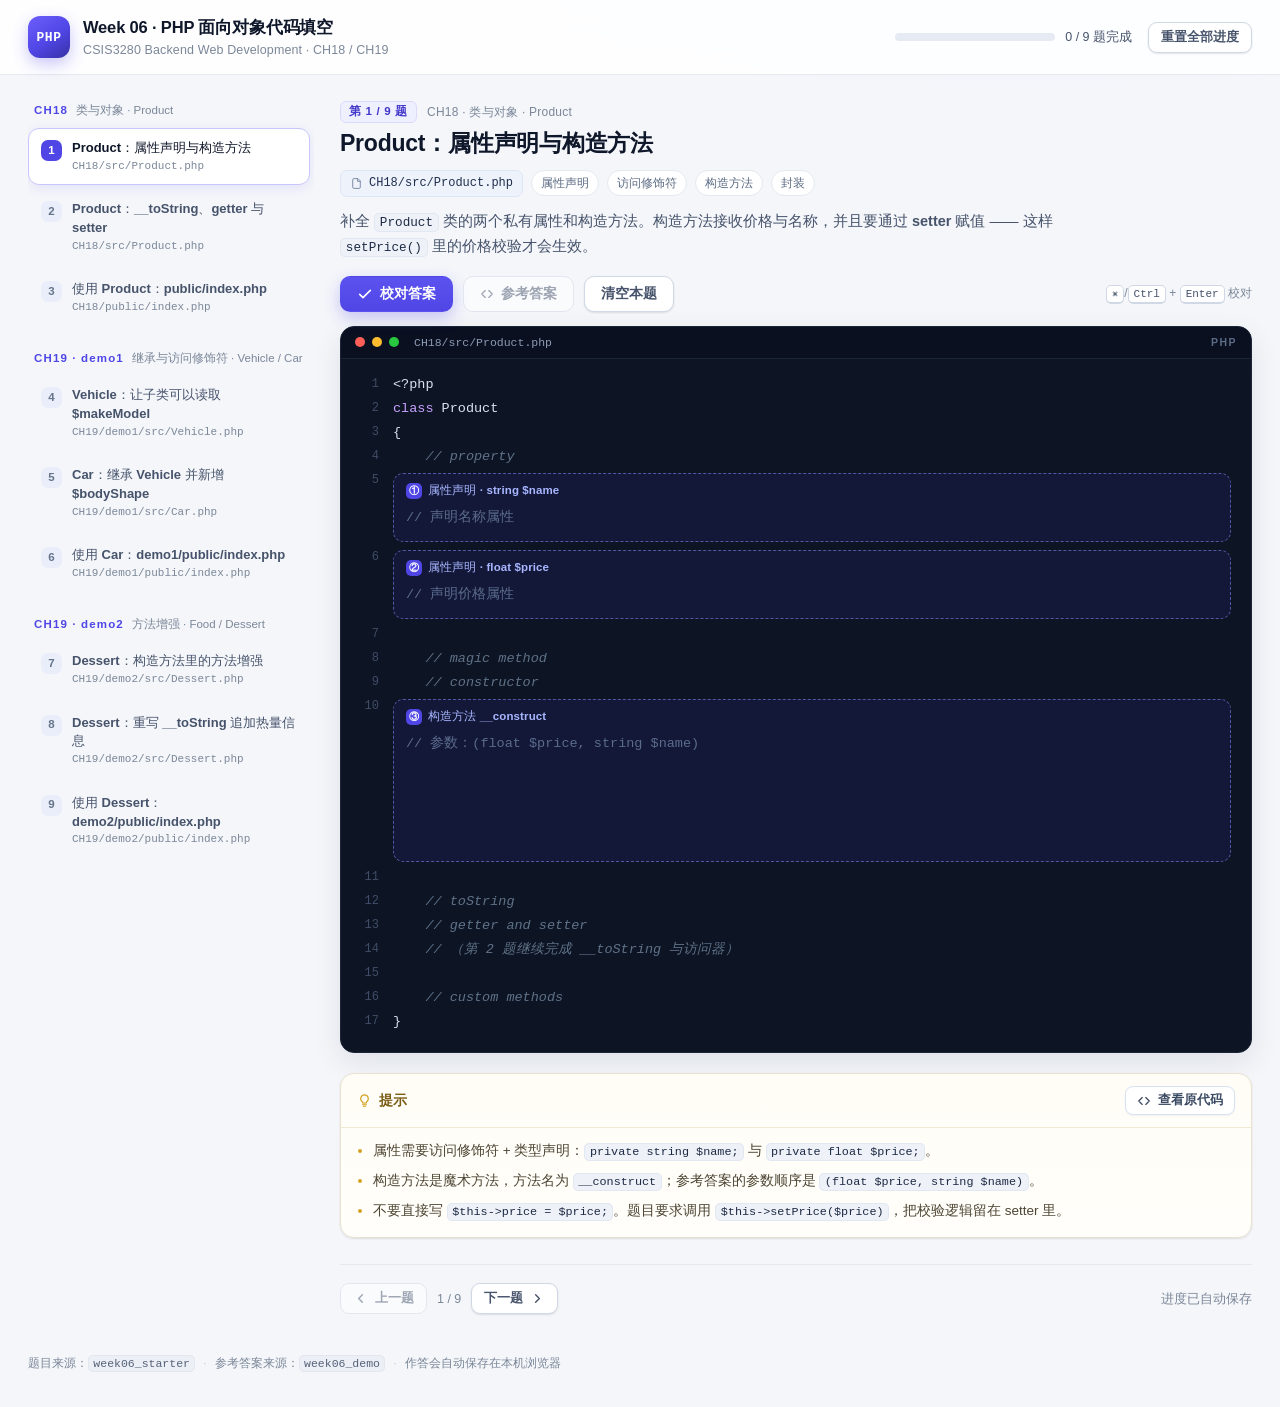
==== index.html @ f224dea5 "feat: Week06 PHP OOP 代码填空练习网页版 - 从 week06_starter 提取 9 处空白代码段（CH18 Product / CH19 Vehicle-Car / Food" ====
<!DOCTYPE html>
<html lang="zh-CN">
<head>
<meta charset="utf-8">
<meta name="viewport" content="width=device-width, initial-scale=1">
<title>Week 06 · PHP 面向对象代码填空 | CSIS3280</title>
<meta name="description" content="CSIS3280 Backend Web Development Week 06 代码填空练习：CH18 Product、CH19 Vehicle/Car、Food/Dessert。">
<link rel="stylesheet" href="assets/style.css">
</head>
<body>

<header class="topbar">
  <div class="brand">
    <div class="brand-mark">PHP</div>
    <div class="brand-text">
      <h1>Week 06 · PHP 面向对象代码填空</h1>
      <p>CSIS3280 Backend Web Development · CH18 / CH19</p>
    </div>
  </div>
  <div class="topbar-right">
    <div class="progress-wrap">
      <div class="progress-track"><div class="progress-fill" id="progressFill"></div></div>
      <span class="progress-label" id="progressLabel">0 / 0 题完成</span>
    </div>
    <button class="btn btn-ghost btn-sm" id="resetAllBtn" type="button">重置全部进度</button>
  </div>
</header>

<main class="shell">
  <aside class="sidebar" id="sidebar" aria-label="题目列表"></aside>
  <section class="workspace" id="workspace"></section>
</main>

<footer class="page-foot">
  <span>题目来源：<code>week06_starter</code></span>
  <span class="dot-sep">·</span>
  <span>参考答案来源：<code>week06_demo</code></span>
  <span class="dot-sep">·</span>
  <span>作答会自动保存在本机浏览器</span>
</footer>

<div class="modal" id="modal" hidden>
  <div class="modal-backdrop" data-close="1"></div>
  <div class="modal-card" role="dialog" aria-modal="true" aria-labelledby="modalTitle">
    <div class="modal-head">
      <div>
        <h2 id="modalTitle">原始代码</h2>
        <p id="modalSub"></p>
      </div>
      <button class="icon-btn" type="button" data-close="1" aria-label="关闭">
        <svg viewBox="0 0 24 24" width="18" height="18" aria-hidden="true"><path d="M6 6l12 12M18 6L6 18" fill="none" stroke="currentColor" stroke-width="2" stroke-linecap="round"/></svg>
      </button>
    </div>
    <div class="modal-tabs" id="modalTabs"></div>
    <div class="modal-body" id="modalBody"></div>
  </div>
</div>

<script src="assets/data.js"></script>
<script src="assets/app.js"></script>
</body>
</html>
---- assets/style.css ----
/* =========================================================================
   CSIS3280 Week 06 · PHP 面向对象代码填空
   ========================================================================= */

:root {
  --bg: #f4f6fa;
  --surface: #ffffff;
  --surface-2: #f8fafc;
  --border: #e4e9f0;
  --border-strong: #cfd8e4;
  --text: #0f172a;
  --text-2: #46536b;
  --text-3: #7b8798;
  --accent: #4f46e5;
  --accent-strong: #4338ca;
  --accent-soft: #eef0ff;
  --ok: #0d9b6c;
  --ok-soft: #e7f8f1;
  --bad: #d92d20;
  --bad-soft: #fdeceb;
  --code-bg: #0d1424;
  --code-bg-2: #0a1020;
  --code-border: #1b2537;
  --code-text: #dbe3f0;
  --radius: 14px;
  --radius-sm: 9px;
  --shadow-sm: 0 1px 2px rgba(15, 23, 42, .06), 0 1px 3px rgba(15, 23, 42, .05);
  --shadow-md: 0 10px 30px rgba(15, 23, 42, .09);
  --mono: "SF Mono", ui-monospace, SFMono-Regular, Menlo, Consolas, "Liberation Mono", monospace;
  --sans: -apple-system, BlinkMacSystemFont, "Segoe UI", "PingFang SC", "Hiragino Sans GB", "Microsoft YaHei", "Helvetica Neue", Arial, sans-serif;
}

* { box-sizing: border-box; }

html { -webkit-text-size-adjust: 100%; }

body {
  margin: 0;
  min-height: 100vh;
  background:
    radial-gradient(1200px 500px at 80% -200px, #e6ecff 0%, rgba(230, 236, 255, 0) 60%),
    var(--bg);
  color: var(--text);
  font-family: var(--sans);
  font-size: 15px;
  line-height: 1.6;
  -webkit-font-smoothing: antialiased;
}

h1, h2, h3 { margin: 0; font-weight: 650; letter-spacing: -.01em; }
p { margin: 0; }
code {
  font-family: var(--mono);
  font-size: .875em;
  background: #eef2f8;
  border: 1px solid #e2e8f2;
  border-radius: 5px;
  padding: .08em .38em;
  color: #1e2a44;
  white-space: nowrap;
}
strong { font-weight: 650; }

/* ------------------------------- 顶栏 ------------------------------- */

.topbar {
  position: sticky;
  top: 0;
  z-index: 40;
  display: flex;
  align-items: center;
  gap: 24px;
  padding: 14px 28px;
  background: rgba(255, 255, 255, .86);
  backdrop-filter: saturate(160%) blur(12px);
  -webkit-backdrop-filter: saturate(160%) blur(12px);
  border-bottom: 1px solid var(--border);
}

.brand { display: flex; align-items: center; gap: 13px; min-width: 0; }
.brand-text { min-width: 0; }

.brand-mark {
  flex: none;
  width: 42px;
  height: 42px;
  border-radius: 12px;
  display: grid;
  place-items: center;
  background: linear-gradient(145deg, #6d5efc, #4f46e5 55%, #3730a3);
  color: #fff;
  font: 700 13px/1 var(--mono);
  letter-spacing: .04em;
  box-shadow: 0 6px 16px rgba(79, 70, 229, .3);
}

.brand-text h1 { font-size: 16.5px; white-space: nowrap; overflow: hidden; text-overflow: ellipsis; }
.brand-text p { font-size: 12.5px; color: var(--text-3); letter-spacing: .01em; }

.topbar-right { margin-left: auto; display: flex; align-items: center; gap: 16px; }

.progress-wrap { display: flex; align-items: center; gap: 10px; }
.progress-track {
  width: 160px;
  height: 8px;
  border-radius: 99px;
  background: #e6ebf3;
  overflow: hidden;
}
.progress-fill {
  height: 100%;
  width: 0;
  border-radius: 99px;
  background: linear-gradient(90deg, #6d5efc, #22c55e);
  transition: width .35s cubic-bezier(.4, 0, .2, 1);
}
.progress-label { font-size: 12.5px; color: var(--text-2); font-variant-numeric: tabular-nums; white-space: nowrap; }

/* ------------------------------- 按钮 ------------------------------- */

.btn {
  appearance: none;
  border: 1px solid transparent;
  border-radius: 10px;
  padding: 9px 16px;
  font: 600 13.5px/1.2 var(--sans);
  cursor: pointer;
  display: inline-flex;
  align-items: center;
  gap: 7px;
  transition: transform .12s ease, background .16s ease, border-color .16s ease, box-shadow .16s ease, color .16s ease;
  white-space: nowrap;
}
.btn:active { transform: translateY(1px); }
.btn svg { flex: none; }

.btn-primary {
  background: linear-gradient(180deg, #5b52f0, #4f46e5);
  color: #fff;
  box-shadow: 0 6px 16px rgba(79, 70, 229, .28);
}
.btn-primary:hover { background: linear-gradient(180deg, #6a61f5, #5148e8); }

.btn-ghost {
  background: #fff;
  border-color: var(--border-strong);
  color: var(--text-2);
  box-shadow: var(--shadow-sm);
}
.btn-ghost:hover { border-color: #a9b6c9; color: var(--text); background: #fbfcfe; }

.btn-sm { padding: 7px 12px; font-size: 12.5px; border-radius: 9px; }

.btn:disabled {
  opacity: .5;
  cursor: not-allowed;
  box-shadow: none;
  transform: none;
}

.btn-mini {
  padding: 6px 11px;
  font-size: 12.5px;
  border-radius: 8px;
  background: #fff;
  border-color: #d8e2f5;
  color: #3b4a63;
  box-shadow: 0 1px 2px rgba(15, 23, 42, .05);
}
.btn-mini:hover { border-color: #8b9ffa; color: var(--accent-strong); background: #f6f8ff; }

.icon-btn {
  appearance: none;
  border: 1px solid var(--border);
  background: #fff;
  border-radius: 9px;
  width: 32px;
  height: 32px;
  display: grid;
  place-items: center;
  color: var(--text-2);
  cursor: pointer;
  transition: background .15s ease, color .15s ease;
}
.icon-btn:hover { background: var(--surface-2); color: var(--text); }

/* ------------------------------- 布局 ------------------------------- */

.shell {
  display: grid;
  grid-template-columns: 286px minmax(0, 1fr);
  gap: 26px;
  max-width: 1440px;
  margin: 0 auto;
  padding: 26px 28px 40px;
  align-items: start;
  min-width: 0;
}

/* ------------------------------- 侧边栏 ------------------------------- */

.sidebar {
  position: sticky;
  top: 90px;
  display: flex;
  flex-direction: column;
  gap: 18px;
  max-height: calc(100vh - 118px);
  overflow-y: auto;
  padding-right: 4px;
  min-width: 0;
}

.chapter-head {
  display: flex;
  align-items: baseline;
  flex-wrap: wrap;
  gap: 4px 8px;
  padding: 0 6px 8px;
}
.chapter-title {
  font: 700 11.5px/1.5 var(--sans);
  letter-spacing: .1em;
  white-space: nowrap;
  color: var(--accent);
}
.chapter-sub { font-size: 11.5px; color: var(--text-3); }

.q-item {
  width: 100%;
  display: flex;
  align-items: flex-start;
  gap: 10px;
  text-align: left;
  padding: 10px 12px;
  margin-bottom: 4px;
  border: 1px solid transparent;
  border-radius: 11px;
  background: transparent;
  cursor: pointer;
  font-family: inherit;
  color: var(--text-2);
  transition: background .15s ease, border-color .15s ease, color .15s ease;
}
.q-item:hover { background: #fff; border-color: var(--border); }
.q-item.is-active {
  background: #fff;
  border-color: #c9c6fb;
  color: var(--text);
  box-shadow: 0 3px 12px rgba(79, 70, 229, .1);
}

.q-num {
  flex: none;
  width: 21px;
  height: 21px;
  border-radius: 7px;
  display: grid;
  place-items: center;
  font: 700 11.5px/1 var(--sans);
  background: #eaeefa;
  color: #64748b;
  margin-top: 1px;
  transition: background .15s ease, color .15s ease;
}
.q-item.is-active .q-num { background: var(--accent); color: #fff; }
.q-item.is-done .q-num { background: var(--ok-soft); color: var(--ok); }

.q-item-body { min-width: 0; flex: 1; }
.q-item-title { display: block; font-size: 13px; font-weight: 550; line-height: 1.45; }
.q-item.is-done .q-item-title::after {
  content: "已完成";
  margin-left: 6px;
  font-size: 10.5px;
  font-weight: 600;
  color: var(--ok);
  background: var(--ok-soft);
  padding: 1px 5px;
  border-radius: 5px;
  vertical-align: 1px;
}
.q-item-file { display: block; font: 11px/1.5 var(--mono); color: var(--text-3); overflow: hidden; text-overflow: ellipsis; white-space: nowrap; }

/* ------------------------------- 工作区 ------------------------------- */

.workspace { min-width: 0; animation: fade .22s ease; }
@keyframes fade { from { opacity: 0; transform: translateY(4px); } to { opacity: 1; transform: none; } }

.q-head { margin-bottom: 12px; }
.q-eyebrow { display: flex; align-items: center; gap: 10px; margin-bottom: 6px; }
.q-no {
  font: 700 11.5px/1 var(--sans);
  letter-spacing: .06em;
  color: var(--accent-strong);
  background: var(--accent-soft);
  border: 1px solid #dcd9ff;
  padding: 4px 8px;
  border-radius: 6px;
}
.q-chapter { font-size: 12px; color: var(--text-3); letter-spacing: .02em; }
.q-head h2 { font-size: 23px; line-height: 1.3; }

.q-meta { display: flex; flex-wrap: wrap; align-items: center; gap: 8px; margin-top: 11px; }
.file-chip {
  display: inline-flex;
  align-items: center;
  gap: 6px;
  font: 12px/1 var(--mono);
  color: #1f2f4d;
  background: #eef3fb;
  border: 1px solid #dde6f4;
  border-radius: 7px;
  padding: 6px 9px;
}
.file-chip svg { color: #7c8aa5; }
.tag {
  font-size: 11.5px;
  color: #5b6a83;
  background: #fff;
  border: 1px solid var(--border);
  border-radius: 99px;
  padding: 3px 9px;
}

.q-desc {
  color: var(--text-2);
  font-size: 14.5px;
  line-height: 1.75;
  max-width: 92ch;
  margin-bottom: 16px;
}

/* ------------------------------- 工具条 ------------------------------- */

.toolbar {
  display: flex;
  align-items: center;
  gap: 10px;
  flex-wrap: wrap;
  margin-bottom: 14px;
}
.toolbar-hint { margin-left: auto; font-size: 12px; color: var(--text-3); }
kbd {
  font: 11px/1 var(--mono);
  background: #fff;
  border: 1px solid var(--border-strong);
  border-bottom-width: 2px;
  border-radius: 5px;
  padding: 2px 5px;
  color: var(--text-2);
}

/* ------------------------------- 代码面板 ------------------------------- */

.code-panel {
  background: var(--code-bg);
  border: 1px solid var(--code-border);
  border-radius: var(--radius);
  overflow: hidden;
  box-shadow: var(--shadow-md);
}

.code-head {
  display: flex;
  align-items: center;
  gap: 7px;
  padding: 10px 14px;
  background: var(--code-bg-2);
  border-bottom: 1px solid var(--code-border);
}
.code-head .dot { width: 10px; height: 10px; border-radius: 50%; }
.code-head .dot.r { background: #ff5f57; }
.code-head .dot.y { background: #febc2e; }
.code-head .dot.g { background: #28c840; }
.code-path { margin-left: 8px; font: 11.5px/1 var(--mono); color: #8b9bb4; }
.code-lang {
  margin-left: auto;
  font: 600 10.5px/1 var(--sans);
  letter-spacing: .14em;
  color: #5b6b86;
}

.code-body {
  padding: 14px 0 18px;
  font: 13.5px/1.75 var(--mono);
  color: var(--code-text);
  overflow-x: auto;
  tab-size: 4;
}

.code-row { display: flex; min-height: 24px; }

.ln {
  flex: none;
  width: 52px;
  padding-right: 14px;
  text-align: right;
  color: #3f4d66;
  font-size: 12px;
  line-height: 1.97;
  user-select: none;
  -webkit-user-select: none;
}

.cl {
  flex: 1;
  min-width: 0;
  white-space: pre;
  padding-right: 20px;
  line-height: 1.75;
}

/* 语法高亮 */
.tk-c { color: #5f7288; font-style: italic; }
.tk-s { color: #9ede8f; }
.tk-v { color: #8ec5ff; }
.tk-k { color: #c9a2ff; }
.tk-n { color: #f6c177; }
.tk-o { color: #62d4d8; }

/* 填空：多行 */
.blank-row { align-items: flex-start; }
.blank-cell { flex: 1; min-width: 0; padding: 4px 20px 4px 0; }

.blank-box {
  border: 1px dashed rgba(129, 140, 248, .55);
  background: rgba(79, 70, 229, .1);
  border-radius: 10px;
  padding: 9px 12px 11px;
  transition: border-color .16s ease, background .16s ease, box-shadow .16s ease;
}
.blank-box:hover { border-color: rgba(148, 163, 253, .8); }
.blank-box:focus-within {
  border-style: solid;
  border-color: #8b8cf7;
  background: rgba(79, 70, 229, .16);
  box-shadow: 0 0 0 3px rgba(99, 102, 241, .16);
}

.blank-label {
  display: flex;
  align-items: center;
  gap: 6px;
  margin-bottom: 7px;
  font: 550 11.5px/1 var(--sans);
  color: #a8b6ff;
  letter-spacing: .01em;
}
.badge {
  display: inline-grid;
  place-items: center;
  width: 16px;
  height: 16px;
  border-radius: 5px;
  background: #4f46e5;
  color: #fff;
  font: 700 10px/1 var(--sans);
}

.blank-box textarea {
  display: block;
  width: 100%;
  border: 0;
  outline: none;
  background: transparent;
  resize: none;
  overflow: hidden;
  color: #e9eefb;
  font: 13.5px/1.75 var(--mono);
  caret-color: #a5b4fc;
  padding: 0;
  margin: 0;
}
.blank-box textarea::placeholder { color: #5b6b8c; }

.blank-box.is-ok {
  border-style: solid;
  border-color: rgba(52, 211, 153, .6);
  background: rgba(16, 185, 129, .11);
}
.blank-box.is-bad {
  border-style: solid;
  border-color: rgba(248, 113, 113, .65);
  background: rgba(239, 68, 68, .1);
}

.blank-msg {
  margin-top: 9px;
  font: 12px/1.55 var(--sans);
  color: #fda4a4;
}
.blank-msg code { background: rgba(248, 113, 113, .14); border-color: rgba(248, 113, 113, .28); color: #fecaca; }
.blank-msg .ok-text { color: #6ee7b7; }

/* 填空：单行（访问修饰符） */
.blank-inline {
  border: 1px dashed rgba(129, 140, 248, .65);
  background: rgba(79, 70, 229, .14);
  border-radius: 6px;
  color: #e9eefb;
  font: inherit;
  line-height: 1.4;
  padding: 1px 7px;
  outline: none;
  text-align: center;
  transition: border-color .16s ease, background .16s ease, box-shadow .16s ease;
}
.blank-inline::placeholder { color: #6d7d9d; }
.blank-inline:focus {
  border-style: solid;
  border-color: #8b8cf7;
  background: rgba(79, 70, 229, .24);
  box-shadow: 0 0 0 3px rgba(99, 102, 241, .18);
}
.blank-inline.is-ok { border-style: solid; border-color: rgba(52, 211, 153, .7); background: rgba(16, 185, 129, .16); }
.blank-inline.is-bad { border-style: solid; border-color: rgba(248, 113, 113, .7); background: rgba(239, 68, 68, .14); }

/* ------------------------------- 判分结果 ------------------------------- */

.result-panel { margin-top: 14px; }
.result-panel:empty { display: none; }

.result-card {
  border: 1px solid var(--border);
  border-radius: var(--radius);
  background: #fff;
  box-shadow: var(--shadow-sm);
  padding: 14px 16px;
  animation: fade .2s ease;
}
.result-card.ok { border-color: #b9ecd8; background: linear-gradient(180deg, #f2fdf8, #fff); }
.result-card.bad { border-color: #f6cfcb; background: linear-gradient(180deg, #fff7f6, #fff); }

.result-head {
  display: flex;
  align-items: center;
  gap: 10px;
  font-weight: 650;
  font-size: 14.5px;
}
.result-head .score {
  margin-left: auto;
  font: 600 12.5px/1 var(--sans);
  color: var(--text-3);
  font-variant-numeric: tabular-nums;
}
.result-card.ok .result-head { color: var(--ok); }
.result-card.bad .result-head { color: var(--bad); }

.result-list { list-style: none; margin: 10px 0 0; padding: 0; display: grid; gap: 6px; }
.result-list li {
  display: flex;
  gap: 8px;
  font-size: 13px;
  color: var(--text-2);
  line-height: 1.6;
}
.result-list li .mark { flex: none; font-weight: 700; }
.result-list li.ok .mark { color: var(--ok); }
.result-list li.bad .mark { color: var(--bad); }
.result-list li b { font-weight: 600; color: var(--text); }

/* ------------------------------- 提示卡 ------------------------------- */

.hint-card {
  margin-top: 20px;
  border: 1px solid #e8e2cf;
  border-radius: var(--radius);
  background: linear-gradient(180deg, #fffdf6, #fffefa);
  box-shadow: var(--shadow-sm);
}
.hint-head {
  display: flex;
  align-items: center;
  gap: 9px;
  padding: 12px 16px;
  border-bottom: 1px solid #f0e9d6;
}
.hint-head .hint-title { display: flex; align-items: center; gap: 7px; font-size: 13.5px; font-weight: 650; color: #7a5c14; }
.hint-head .hint-title svg { color: #d3a324; }
.hint-head .btn-mini { margin-left: auto; }
.hint-list {
  margin: 0;
  padding: 12px 16px 14px 32px;
  display: grid;
  gap: 7px;
}
.hint-list li { font-size: 13.5px; color: #4d4432; line-height: 1.7; }
.hint-list li::marker { color: #d3a324; }

/* ------------------------------- 上一题 / 下一题 ------------------------------- */

.q-nav {
  display: flex;
  align-items: center;
  gap: 10px;
  margin-top: 26px;
  padding-top: 18px;
  border-top: 1px solid var(--border);
}
.q-nav .spacer { flex: 1; }
.q-nav .nav-count { font-size: 12.5px; color: var(--text-3); font-variant-numeric: tabular-nums; }

/* ------------------------------- 页脚 ------------------------------- */

.page-foot {
  max-width: 1440px;
  margin: 0 auto;
  padding: 0 28px 34px;
  display: flex;
  flex-wrap: wrap;
  gap: 8px;
  align-items: center;
  font-size: 12px;
  color: var(--text-3);
}
.page-foot code { font-size: 11.5px; background: #eceff5; border-color: #e2e7f0; color: #55627a; }
.dot-sep { color: #c3ccd9; }

/* ------------------------------- 弹窗 ------------------------------- */

.modal[hidden] { display: none; }
.modal {
  position: fixed;
  inset: 0;
  z-index: 100;
  display: grid;
  place-items: center;
  padding: 24px;
}
.modal-backdrop {
  position: absolute;
  inset: 0;
  background: rgba(12, 18, 32, .55);
  backdrop-filter: blur(3px);
  -webkit-backdrop-filter: blur(3px);
  animation: fade .16s ease;
}
.modal-card {
  position: relative;
  width: min(940px, 100%);
  max-height: calc(100vh - 60px);
  display: flex;
  flex-direction: column;
  background: #fff;
  border-radius: 16px;
  box-shadow: 0 30px 70px rgba(9, 14, 26, .4);
  overflow: hidden;
  animation: pop .18s cubic-bezier(.2, .8, .3, 1);
}
@keyframes pop { from { opacity: 0; transform: translateY(8px) scale(.99); } to { opacity: 1; transform: none; } }

.modal-head {
  display: flex;
  align-items: flex-start;
  gap: 16px;
  padding: 16px 18px 12px;
  border-bottom: 1px solid var(--border);
}
.modal-head h2 { font-size: 16px; }
.modal-head p { font-size: 12.5px; color: var(--text-3); margin-top: 3px; }

.modal-tabs {
  display: flex;
  gap: 6px;
  padding: 10px 18px 0;
  overflow-x: auto;
  border-bottom: 1px solid var(--border);
  background: var(--surface-2);
}
.modal-tabs:empty { display: none; }
.tab {
  appearance: none;
  border: 1px solid transparent;
  border-bottom: none;
  background: transparent;
  color: var(--text-3);
  font: 12.5px/1 var(--mono);
  padding: 8px 11px;
  border-radius: 8px 8px 0 0;
  cursor: pointer;
  white-space: nowrap;
}
.tab:hover { color: var(--text); }
.tab.is-active {
  background: #fff;
  color: var(--accent-strong);
  font-weight: 600;
  border-color: var(--border);
  border-top: 2px solid var(--accent);
  margin-bottom: -1px;
}

.modal-body { overflow: auto; padding: 0; }
.file-note {
  padding: 11px 18px;
  font-size: 12.5px;
  color: var(--text-2);
  background: #f7f9fc;
  border-bottom: 1px solid var(--border);
}

.viewer {
  background: var(--code-bg);
  margin: 0;
  padding: 14px 0 18px;
  font: 13px/1.75 var(--mono);
  color: var(--code-text);
  overflow-x: auto;
}
.vrow { display: flex; }
.vln {
  flex: none;
  width: 48px;
  padding-right: 14px;
  text-align: right;
  color: #3f4d66;
  font-size: 11.5px;
  line-height: 1.85;
  user-select: none;
}
.vcl { flex: 1; white-space: pre; padding-right: 18px; }

/* ------------------------------- 响应式 ------------------------------- */

@media (max-width: 1020px) {
  .shell { grid-template-columns: 1fr; gap: 18px; padding: 18px; }
  .sidebar {
    position: static;
    max-height: none;
    flex-direction: row;
    gap: 8px;
    overflow-x: auto;
    padding-bottom: 6px;
  }
  .chapter { display: flex; align-items: center; gap: 8px; }
  .chapter-head { padding: 0 4px; flex-direction: column; align-items: flex-start; gap: 2px; white-space: nowrap; }
  .q-item { width: auto; margin-bottom: 0; white-space: nowrap; }
  .q-item-file { display: none; }
  .q-item-title { font-size: 12.5px; }
  .topbar { padding: 12px 18px; gap: 14px; }
  .brand-text p { display: none; }
  .progress-track { width: 90px; }
  .page-foot { padding: 0 18px 26px; }
}

@media (max-width: 700px) {
  .topbar-right .btn { display: none; }
  .q-head h2 { font-size: 19px; }
  .ln { width: 36px; padding-right: 8px; }
  .cl, .blank-cell { padding-right: 12px; }
  .toolbar-hint { display: none; }
  .modal { padding: 10px; }
  .modal-card { max-height: calc(100vh - 20px); }
}
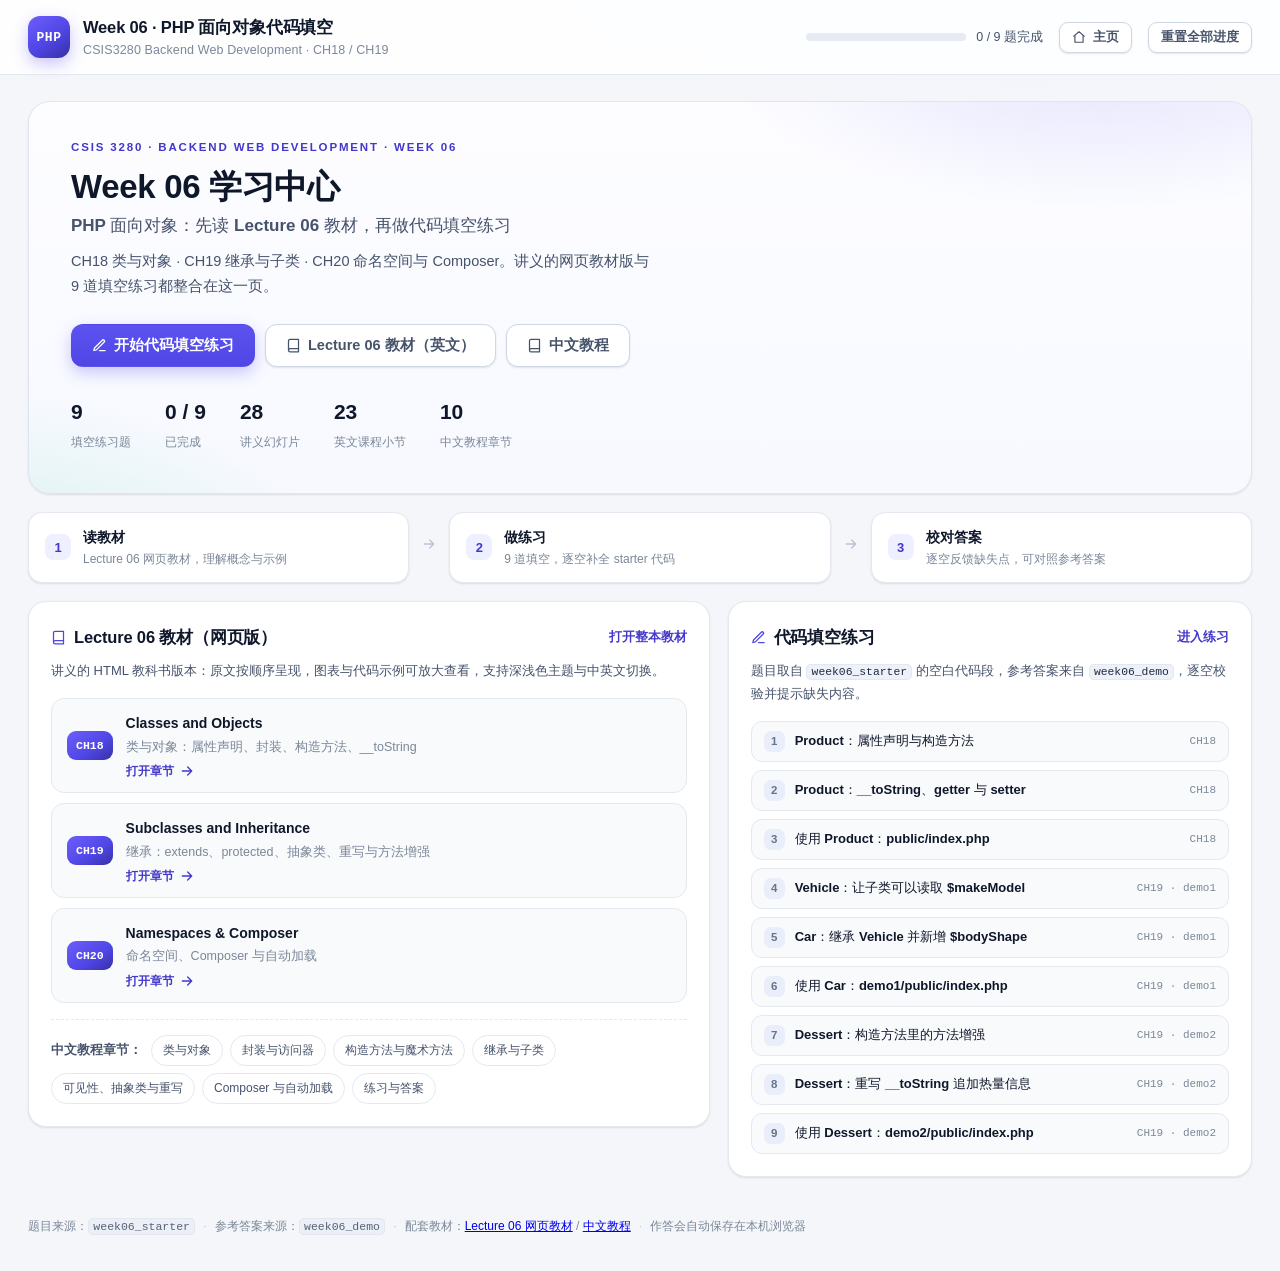
==== commit 146d3077: "feat: 新增学习中心主页，整合 Lecture 06 网页教材入口 - 主页：学习路径（读教材 → 做练习 → 校对答案）、教材章节卡片、9 题快捷入口 - 一键跳转 lecture06/inde" ====
--- a/index.html
+++ b/index.html
@@ -5,23 +5,29 @@
 <meta name="viewport" content="width=device-width, initial-scale=1">
 <title>Week 06 · PHP 面向对象代码填空 | CSIS3280</title>
 <meta name="description" content="CSIS3280 Backend Web Development Week 06 代码填空练习：CH18 Product、CH19 Vehicle/Car、Food/Dessert。">
+<meta name="theme-color" content="#4f46e5">
+<link rel="icon" href="data:image/svg+xml,%3Csvg xmlns='http://www.w3.org/2000/svg' viewBox='0 0 64 64'%3E%3Crect width='64' height='64' rx='14' fill='%234f46e5'/%3E%3Ctext x='32' y='42' font-family='Menlo,monospace' font-size='19' font-weight='bold' fill='%23ffffff' text-anchor='middle'%3EPHP%3C/text%3E%3C/svg%3E">
 <link rel="stylesheet" href="assets/style.css">
 </head>
 <body>
 
 <header class="topbar">
-  <div class="brand">
+  <a class="brand" href="#home" aria-label="返回主页">
     <div class="brand-mark">PHP</div>
     <div class="brand-text">
       <h1>Week 06 · PHP 面向对象代码填空</h1>
       <p>CSIS3280 Backend Web Development · CH18 / CH19</p>
     </div>
-  </div>
+  </a>
   <div class="topbar-right">
     <div class="progress-wrap">
       <div class="progress-track"><div class="progress-fill" id="progressFill"></div></div>
       <span class="progress-label" id="progressLabel">0 / 0 题完成</span>
     </div>
+    <a class="btn btn-ghost btn-sm" href="#home" id="homeBtn">
+      <svg viewBox="0 0 24 24" width="14" height="14" fill="none" stroke="currentColor" stroke-width="2" stroke-linecap="round" stroke-linejoin="round" aria-hidden="true"><path d="M3 10.5 12 3l9 7.5"/><path d="M5 9.5V21h14V9.5"/></svg>
+      主页
+    </a>
     <button class="btn btn-ghost btn-sm" id="resetAllBtn" type="button">重置全部进度</button>
   </div>
 </header>
@@ -35,6 +41,8 @@
   <span>题目来源：<code>week06_starter</code></span>
   <span class="dot-sep">·</span>
   <span>参考答案来源：<code>week06_demo</code></span>
+  <span class="dot-sep">·</span>
+  <span>配套教材：<a href="lecture06/index.html" target="_blank" rel="noopener">Lecture 06 网页教材</a> / <a href="lecture06/zh.html" target="_blank" rel="noopener">中文教程</a></span>
   <span class="dot-sep">·</span>
   <span>作答会自动保存在本机浏览器</span>
 </footer>
--- a/assets/style.css
+++ b/assets/style.css
@@ -77,7 +77,7 @@
   border-bottom: 1px solid var(--border);
 }
 
-.brand { display: flex; align-items: center; gap: 13px; min-width: 0; }
+.brand { display: flex; align-items: center; gap: 13px; min-width: 0; text-decoration: none; color: inherit; }
 .brand-text { min-width: 0; }
 
 .brand-mark {
@@ -721,10 +721,200 @@
 }
 .vcl { flex: 1; white-space: pre; padding-right: 18px; }
 
+/* ------------------------------- 主页 ------------------------------- */
+
+.shell.is-home { grid-template-columns: minmax(0, 1fr); }
+.shell.is-home .sidebar { display: none; }
+
+a.btn { text-decoration: none; }
+.btn-lg { padding: 12px 20px; font-size: 14.5px; border-radius: 12px; }
+
+.home { display: grid; gap: 18px; }
+
+.hero {
+  position: relative;
+  overflow: hidden;
+  padding: 40px 42px;
+  border: 1px solid #dfe5f5;
+  border-radius: 22px;
+  background:
+    radial-gradient(560px 240px at 88% -60px, rgba(99, 102, 241, .18), rgba(99, 102, 241, 0) 70%),
+    radial-gradient(520px 260px at -60px 120%, rgba(16, 185, 129, .14), rgba(16, 185, 129, 0) 70%),
+    linear-gradient(180deg, #fdfdff, #f7f9ff);
+  box-shadow: var(--shadow-sm);
+}
+.hero-eyebrow {
+  margin: 0;
+  font: 700 11.5px/1 var(--sans);
+  letter-spacing: .16em;
+  text-transform: uppercase;
+  color: var(--accent-strong);
+}
+.hero h1 { margin: 14px 0 0; font-size: 33px; line-height: 1.14; }
+.hero h1 .thin {
+  display: block;
+  margin-top: 10px;
+  font-size: 17px;
+  font-weight: 550;
+  letter-spacing: 0;
+  color: var(--text-2);
+}
+.hero-lead { margin-top: 14px; max-width: 72ch; color: var(--text-2); font-size: 14.5px; line-height: 1.75; }
+.hero-actions { display: flex; flex-wrap: wrap; gap: 10px; margin-top: 24px; }
+.hero-stats { display: flex; flex-wrap: wrap; gap: 12px 34px; margin-top: 28px; }
+.hero-stat strong { display: block; font-size: 21px; font-variant-numeric: tabular-nums; }
+.hero-stat span { font-size: 12px; color: var(--text-3); }
+
+.path-row {
+  display: grid;
+  grid-template-columns: 1fr auto 1fr auto 1fr;
+  gap: 12px;
+  align-items: stretch;
+}
+.step {
+  display: flex;
+  align-items: center;
+  gap: 12px;
+  padding: 14px 16px;
+  background: #fff;
+  border: 1px solid var(--border);
+  border-radius: 14px;
+  box-shadow: var(--shadow-sm);
+}
+.step-num {
+  flex: none;
+  width: 26px;
+  height: 26px;
+  display: grid;
+  place-items: center;
+  border-radius: 8px;
+  background: var(--accent-soft);
+  color: var(--accent-strong);
+  font: 700 13px/1 var(--sans);
+}
+.step strong { display: block; font-size: 13.5px; }
+.step div span { display: block; font-size: 12px; color: var(--text-3); line-height: 1.5; margin-top: 2px; }
+.path-arrow { align-self: center; color: #b9c3d6; }
+
+.home-grid {
+  display: grid;
+  grid-template-columns: minmax(0, 1.3fr) minmax(0, 1fr);
+  gap: 18px;
+  align-items: start;
+}
+
+.panel {
+  padding: 22px;
+  background: #fff;
+  border: 1px solid var(--border);
+  border-radius: 18px;
+  box-shadow: var(--shadow-sm);
+}
+.panel-head { display: flex; align-items: center; gap: 9px; }
+.panel-head h2 { display: flex; align-items: center; gap: 8px; font-size: 16.5px; }
+.panel-head h2 svg { color: var(--accent); flex: none; }
+.panel-more {
+  margin-left: auto;
+  font: 600 12.5px/1 var(--sans);
+  color: var(--accent-strong);
+  text-decoration: none;
+  white-space: nowrap;
+}
+.panel-more:hover { text-decoration: underline; }
+.panel-sub { margin: 9px 0 16px; font-size: 13px; color: var(--text-2); line-height: 1.75; }
+
+.chapter-cards { display: grid; gap: 10px; }
+.chapter-card {
+  display: grid;
+  grid-template-columns: auto minmax(0, 1fr);
+  gap: 3px 13px;
+  padding: 13px 15px;
+  border: 1px solid var(--border);
+  border-radius: 13px;
+  background: var(--surface-2);
+  color: inherit;
+  text-decoration: none;
+  transition: border-color .15s ease, background .15s ease, transform .12s ease, box-shadow .15s ease;
+}
+.chapter-card:hover {
+  border-color: #bcc3fb;
+  background: #fff;
+  transform: translateY(-1px);
+  box-shadow: 0 6px 18px rgba(79, 70, 229, .1);
+}
+.cc-num {
+  grid-row: span 3;
+  align-self: center;
+  padding: 9px 9px;
+  border-radius: 9px;
+  background: linear-gradient(145deg, #6d5efc, #4f46e5 60%, #3730a3);
+  color: #fff;
+  font: 700 11.5px/1 var(--mono);
+}
+.chapter-card strong { font-size: 14px; grid-column: 2; }
+.chapter-card .cc-zh { grid-column: 2; font-size: 12.5px; color: var(--text-3); line-height: 1.55; }
+.chapter-card .cc-go {
+  grid-column: 2;
+  display: inline-flex;
+  align-items: center;
+  gap: 5px;
+  margin-top: 3px;
+  font: 600 12px/1 var(--sans);
+  color: var(--accent-strong);
+}
+
+.zh-strip {
+  display: flex;
+  flex-wrap: wrap;
+  align-items: center;
+  gap: 7px;
+  margin-top: 16px;
+  padding-top: 15px;
+  border-top: 1px dashed var(--border);
+}
+.zh-label { font: 650 12.5px/1 var(--sans); color: var(--text-2); margin-right: 2px; }
+.zh-pill {
+  padding: 5px 11px;
+  border: 1px solid var(--border);
+  border-radius: 99px;
+  background: #fff;
+  color: var(--text-2);
+  font-size: 12px;
+  text-decoration: none;
+  transition: border-color .15s ease, color .15s ease;
+}
+.zh-pill:hover { border-color: #8b9ffa; color: var(--accent-strong); }
+
+.q-quick { display: grid; gap: 8px; }
+.q-chip {
+  display: flex;
+  align-items: center;
+  gap: 10px;
+  padding: 9px 12px;
+  border: 1px solid var(--border);
+  border-radius: 11px;
+  background: var(--surface-2);
+  color: var(--text-2);
+  font-size: 13px;
+  text-decoration: none;
+  transition: border-color .15s ease, background .15s ease;
+}
+.q-chip:hover { border-color: #bcc3fb; background: #fff; }
+.q-chip .q-num { margin-top: 0; }
+.q-chip-title { min-width: 0; overflow: hidden; text-overflow: ellipsis; white-space: nowrap; color: var(--text); font-weight: 550; }
+.q-chip small { margin-left: auto; flex: none; font: 11px/1 var(--mono); color: var(--text-3); }
+.q-chip.is-done { border-color: #c2e9da; background: #f4fcf9; }
+.q-chip.is-done small { color: var(--ok); }
+
 /* ------------------------------- 响应式 ------------------------------- */
 
 @media (max-width: 1020px) {
   .shell { grid-template-columns: 1fr; gap: 18px; padding: 18px; }
+  .hero { padding: 28px 24px; }
+  .hero h1 { font-size: 25px; }
+  .path-row { grid-template-columns: 1fr; }
+  .path-arrow { display: none; }
+  .home-grid { grid-template-columns: 1fr; }
   .sidebar {
     position: static;
     max-height: none;
@@ -752,4 +942,10 @@
   .toolbar-hint { display: none; }
   .modal { padding: 10px; }
   .modal-card { max-height: calc(100vh - 20px); }
-}
+  .hero { padding: 22px 18px; border-radius: 16px; }
+  .hero h1 { font-size: 21px; }
+  .hero h1 .thin { font-size: 14.5px; }
+  .hero-actions .btn { width: 100%; justify-content: center; }
+  .hero-stats { gap: 10px 20px; }
+  .panel { padding: 16px; border-radius: 14px; }
+}
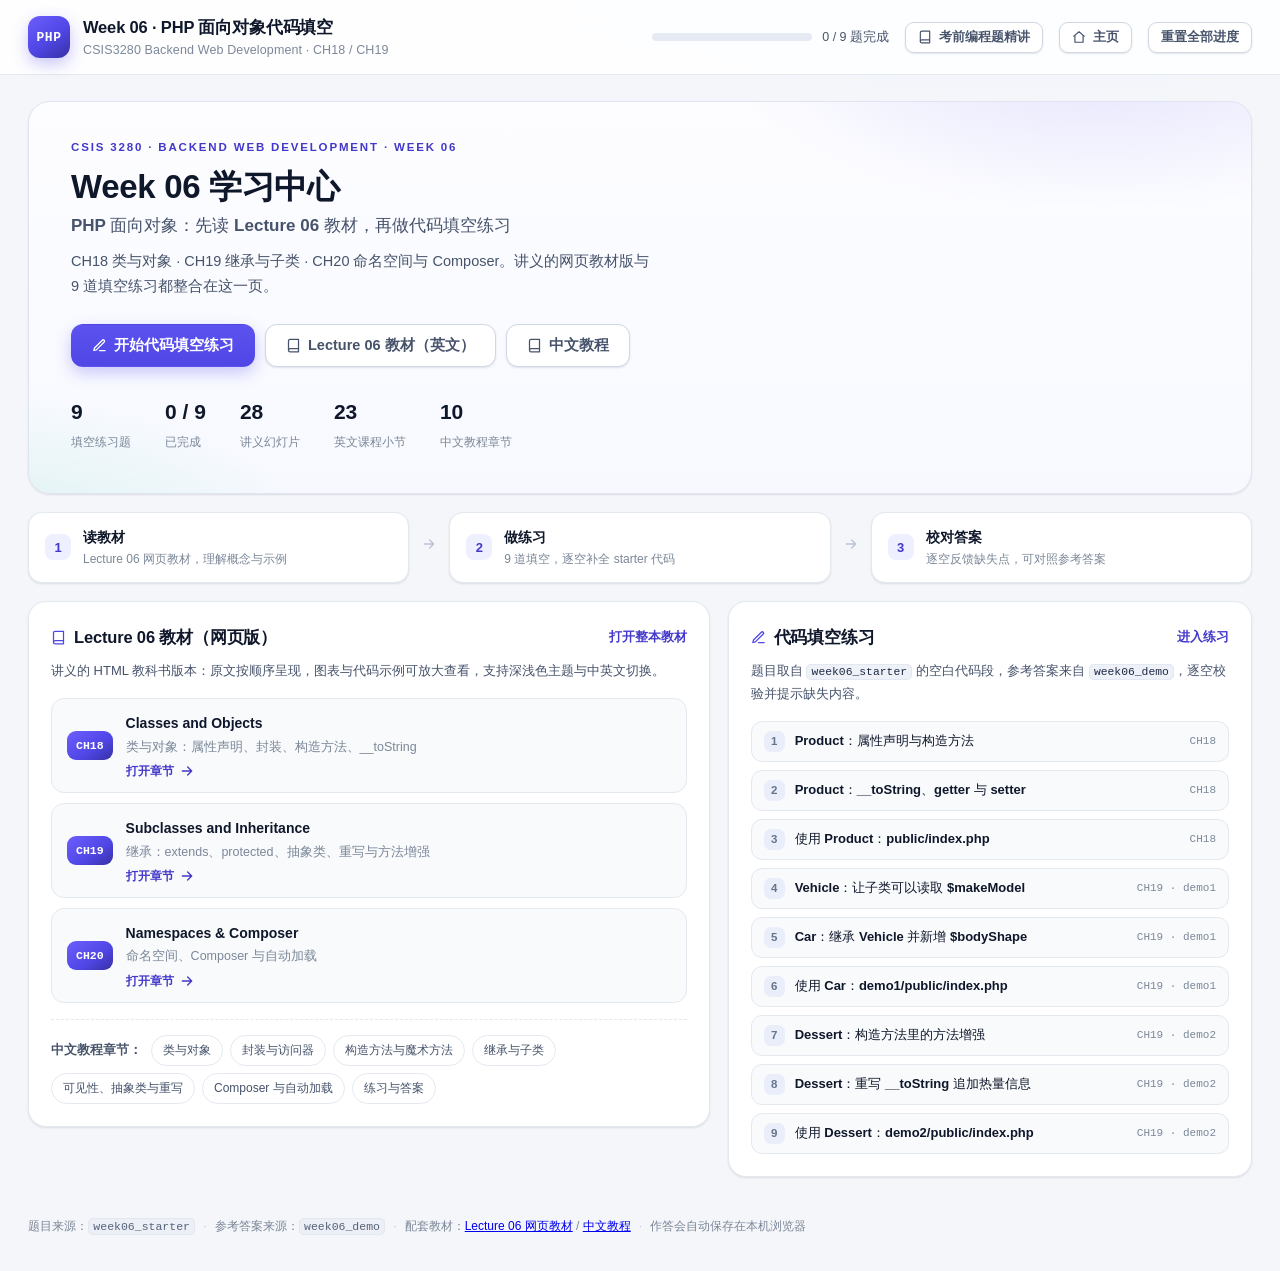
==== commit 786d095a: "feat: 新增考前编程题精讲页（9题/3部分/100分），顶栏加入口按钮" ====
--- a/index.html
+++ b/index.html
@@ -24,6 +24,10 @@
       <div class="progress-track"><div class="progress-fill" id="progressFill"></div></div>
       <span class="progress-label" id="progressLabel">0 / 0 题完成</span>
     </div>
+    <a class="btn btn-ghost btn-sm" href="mock_exam.html" id="mockExamBtn" title="考前编程题精讲 · 9 题 / 3 部分 / 100 分">
+      <svg viewBox="0 0 24 24" width="14" height="14" fill="none" stroke="currentColor" stroke-width="2" stroke-linecap="round" stroke-linejoin="round" aria-hidden="true"><path d="M4 19.5A2.5 2.5 0 016.5 17H20"/><path d="M6.5 2H20v20H6.5A2.5 2.5 0 014 19.5v-15A2.5 2.5 0 016.5 2z"/></svg>
+      考前编程题精讲
+    </a>
     <a class="btn btn-ghost btn-sm" href="#home" id="homeBtn">
       <svg viewBox="0 0 24 24" width="14" height="14" fill="none" stroke="currentColor" stroke-width="2" stroke-linecap="round" stroke-linejoin="round" aria-hidden="true"><path d="M3 10.5 12 3l9 7.5"/><path d="M5 9.5V21h14V9.5"/></svg>
       主页
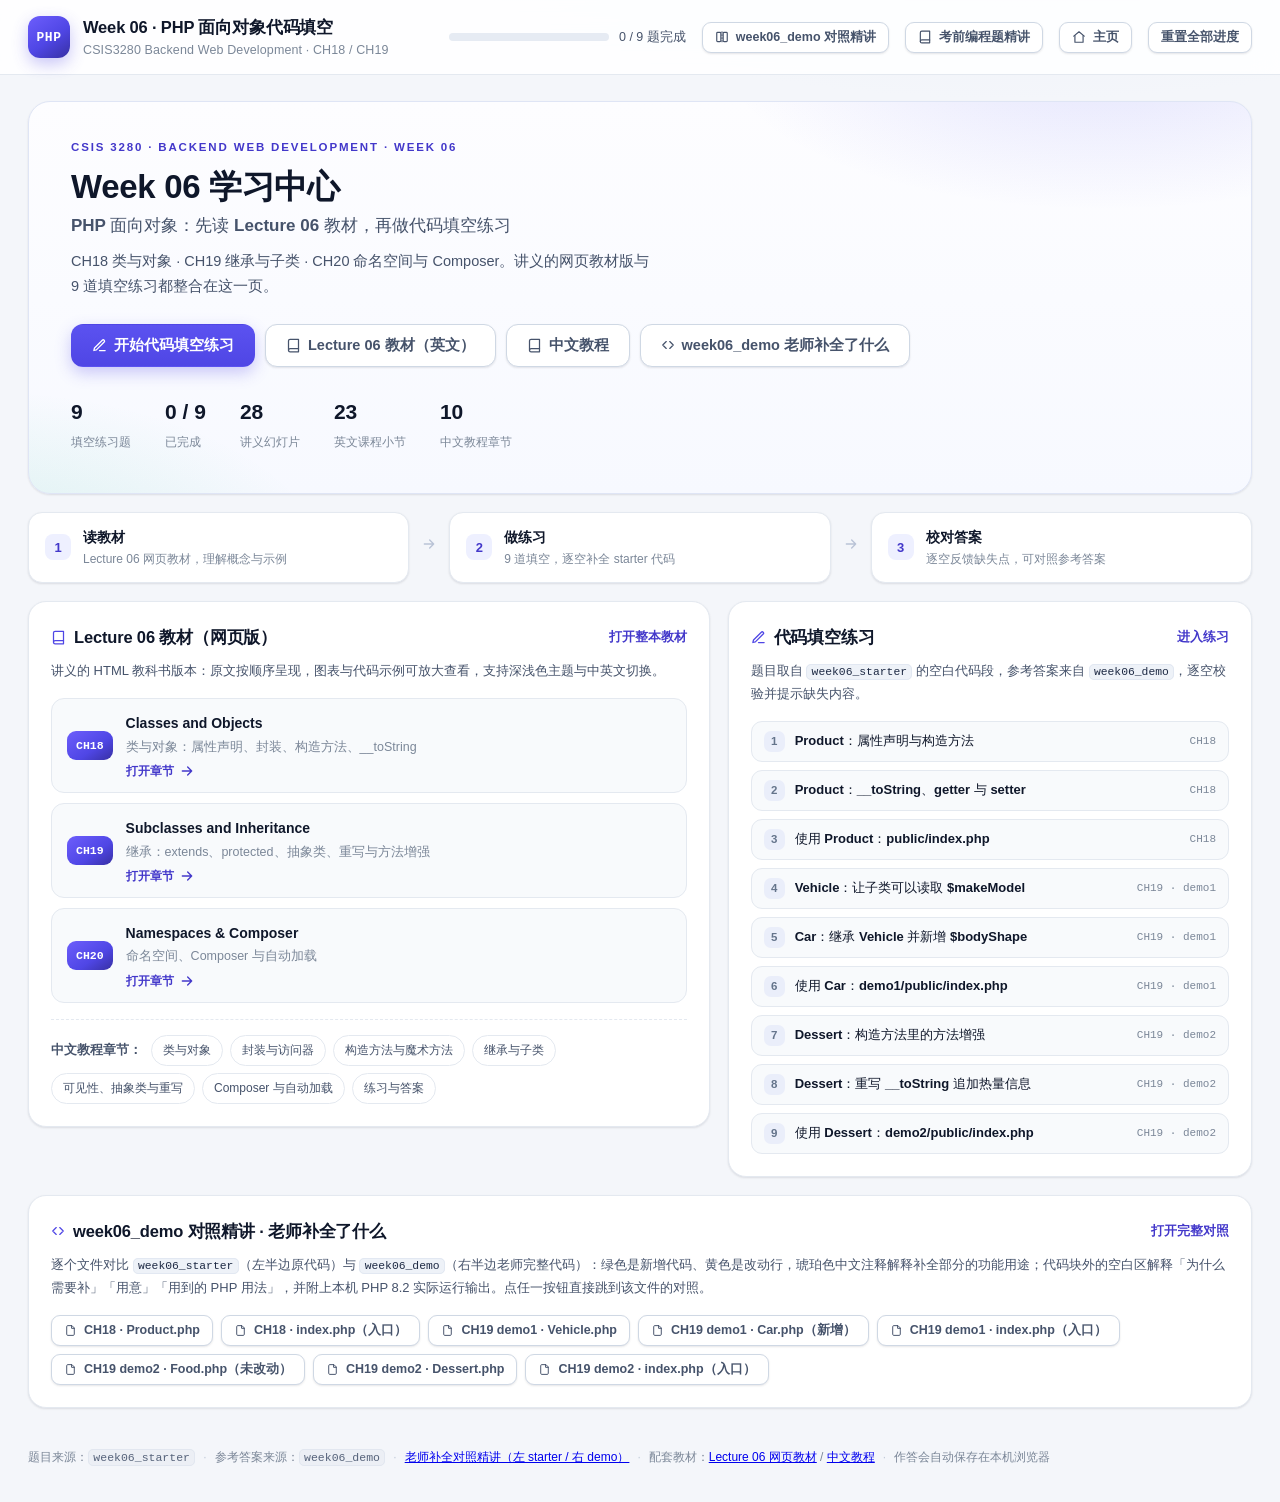
==== commit 1d0f33bc: "feat: 新增 week06_demo 对照精讲页（左 starter / 右 demo + 中文注释讲解）" ====
--- a/index.html
+++ b/index.html
@@ -24,6 +24,10 @@
       <div class="progress-track"><div class="progress-fill" id="progressFill"></div></div>
       <span class="progress-label" id="progressLabel">0 / 0 题完成</span>
     </div>
+    <a class="btn btn-ghost btn-sm" href="week06_demo.html" id="demoBtn" title="逐文件对比 starter 与 demo：老师补全了什么、为什么补、用了什么用法">
+      <svg viewBox="0 0 24 24" width="14" height="14" fill="none" stroke="currentColor" stroke-width="2" stroke-linecap="round" stroke-linejoin="round" aria-hidden="true"><rect x="3" y="4" width="7" height="16" rx="1.5"/><rect x="14" y="4" width="7" height="16" rx="1.5"/><path d="M12 3v18" stroke-dasharray="2 3"/></svg>
+      week06_demo 对照精讲
+    </a>
     <a class="btn btn-ghost btn-sm" href="mock_exam.html" id="mockExamBtn" title="考前编程题精讲 · 9 题 / 3 部分 / 100 分">
       <svg viewBox="0 0 24 24" width="14" height="14" fill="none" stroke="currentColor" stroke-width="2" stroke-linecap="round" stroke-linejoin="round" aria-hidden="true"><path d="M4 19.5A2.5 2.5 0 016.5 17H20"/><path d="M6.5 2H20v20H6.5A2.5 2.5 0 014 19.5v-15A2.5 2.5 0 016.5 2z"/></svg>
       考前编程题精讲
@@ -45,6 +49,8 @@
   <span>题目来源：<code>week06_starter</code></span>
   <span class="dot-sep">·</span>
   <span>参考答案来源：<code>week06_demo</code></span>
+  <span class="dot-sep">·</span>
+  <span><a href="week06_demo.html">老师补全对照精讲（左 starter / 右 demo）</a></span>
   <span class="dot-sep">·</span>
   <span>配套教材：<a href="lecture06/index.html" target="_blank" rel="noopener">Lecture 06 网页教材</a> / <a href="lecture06/zh.html" target="_blank" rel="noopener">中文教程</a></span>
   <span class="dot-sep">·</span>
